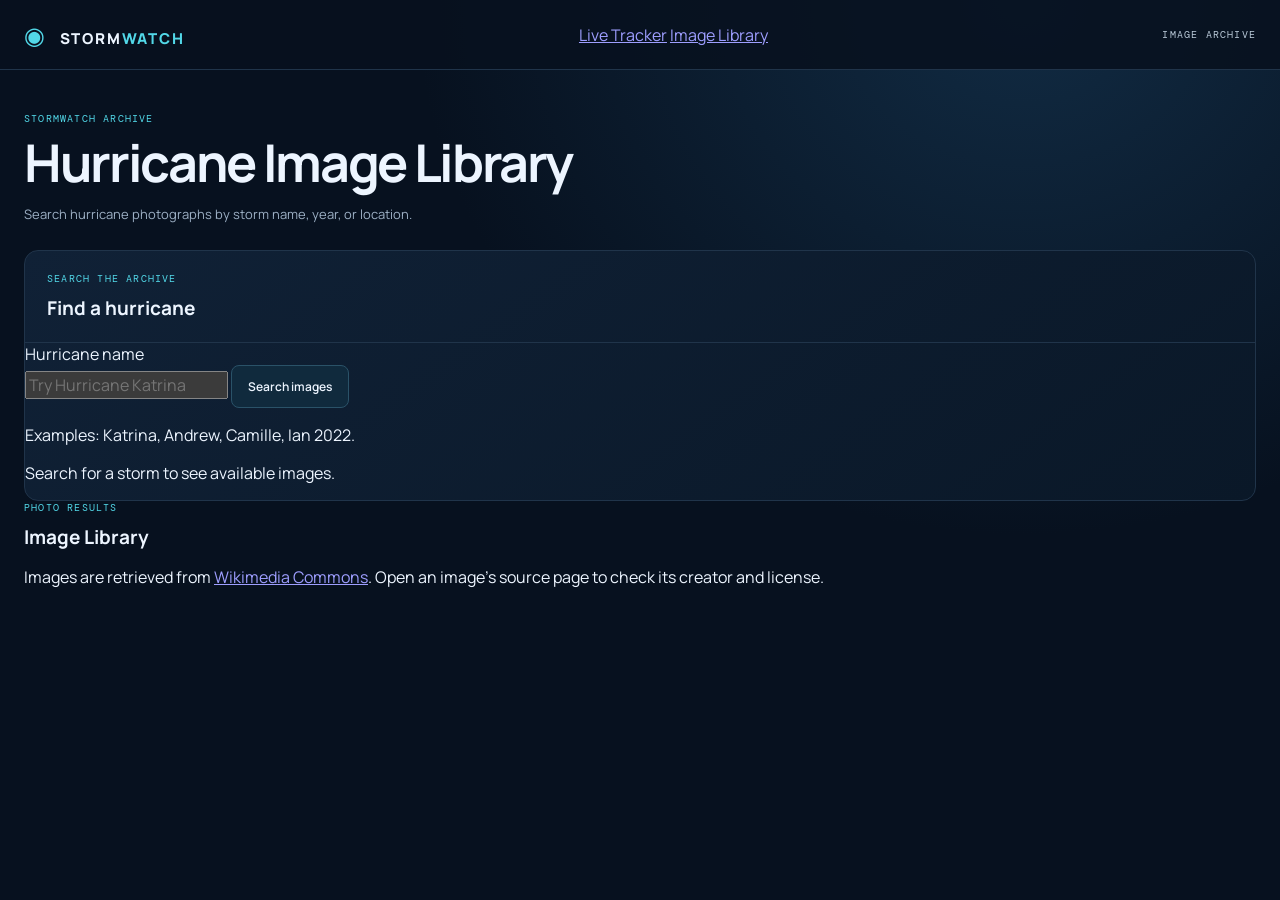
==== images.html @ 2fa8612f "Create images.html" ====
<!doctype html>
<html lang="en">
<head>
  <meta charset="utf-8">
  <meta name="viewport" content="width=device-width, initial-scale=1">
  <meta name="theme-color" content="#071525">
  <title>StormWatch — Image Library</title>
  <link rel="stylesheet" href="style.css">
</head>
<body class="image-library-page">
  <header class="topbar">
    <a class="brand" href="index.html">
      <span class="brand-mark">◉</span>
      STORM<span>WATCH</span>
    </a>
    <nav class="site-nav" aria-label="Main navigation">
      <a class="site-nav-link" href="index.html">Live Tracker</a>
      <a class="site-nav-link site-nav-active" href="images.html">Image Library</a>
    </nav>
    <div class="live-label">IMAGE ARCHIVE</div>
  </header>

  <main class="layout">
    <section class="intro">
      <p class="eyebrow">STORMWATCH ARCHIVE</p>
      <h1>Hurricane Image Library</h1>
      <p class="subtitle">
        Search hurricane photographs by storm name, year, or location.
      </p>
    </section>

    <section class="panel image-search-panel">
      <div class="panel-heading">
        <div>
          <p class="eyebrow">SEARCH THE ARCHIVE</p>
          <h2>Find a hurricane</h2>
        </div>
      </div>

      <form id="image-search-form" class="image-search-form">
        <label for="image-search-input">Hurricane name</label>
        <div class="image-search-controls">
          <input id="image-search-input" type="search"
            placeholder="Try Hurricane Katrina" required>
          <button class="refresh-button" type="submit">
            Search images
          </button>
        </div>
        <p class="image-search-hint">
          Examples: Katrina, Andrew, Camille, Ian 2022.
        </p>
      </form>

      <p id="image-search-status" class="image-search-status" aria-live="polite">
        Search for a storm to see available images.
      </p>
    </section>

    <section class="image-results-section">
      <div class="image-results-heading">
        <div>
          <p class="eyebrow">PHOTO RESULTS</p>
          <h2 id="image-results-title">Image Library</h2>
        </div>
        <span id="image-results-count" class="image-results-count"></span>
      </div>
      <div id="image-results" class="image-results-grid"></div>
    </section>

    <p class="image-library-source">
      Images are retrieved from
      <a href="https://commons.wikimedia.org/"
         target="_blank" rel="noopener noreferrer">Wikimedia Commons</a>.
      Open an image's source page to check its creator and license.
    </p>
  </main>

  <script src="images.js"></script>
</body>
</html>
---- style.css ----
@import url('https://fonts.googleapis.com/css2?family=DM+Mono:wght@400;500;700&family=Manrope:wght@400;500;600;700;800&display=swap');

:root {
  color-scheme: dark;
  --bg: #07111f;
  --panel: #0d1c2d;
  --line: #20344a;
  --text: #edf5ff;
  --muted: #9db0c5;
  --cyan: #52d8e8;
  --orange: #ffb35c;
  --green: #22c55e;
}

* {
  box-sizing: border-box;
}

html {
  min-height: 100%;
}

body {
  margin: 0;
  min-height: 100vh;
  background: radial-gradient(ellipse at 80% 0%, #112b43, transparent 42%), var(--bg);
  color: var(--text);
  font-family: Manrope, system-ui, sans-serif;
}

button, input, select {
  font: inherit;
}

.topbar {
  min-height: 70px;
  display: flex;
  align-items: center;
  justify-content: space-between;
  gap: 16px;
  padding: 0 24px;
  border-bottom: 1px solid var(--line);
  background: #07111fdd;
}

.brand {
  color: var(--text);
  font-size: 15px;
  font-weight: 800;
  letter-spacing: .12em;
  text-decoration: none;
}

.brand span:last-child {
  color: var(--cyan);
}

.brand-mark {
  margin-right: 8px;
  color: var(--cyan);
  font-size: 24px;
}

.live-label, .eyebrow, .metric-label {
  font-family: 'DM Mono', monospace;
  font-size: 10px;
  letter-spacing: .12em;
}

.live-label {
  color: #b9c9d8;
  white-space: nowrap;
}

.live-dot {
  display: inline-block;
  width: 7px;
  height: 7px;
  margin-right: 8px;
  border-radius: 50%;
  background: #5fe0aa;
  box-shadow: 0 0 10px #5fe0aa88;
}

.layout {
  width: min(1400px, 100%);
  margin: 0 auto;
  padding: 42px 24px 30px;
}

.intro {
  margin-bottom: 25px;
}

.eyebrow {
  margin: 0 0 10px;
  color: var(--cyan);
}

h1 {
  margin: 0;
  font-size: clamp(32px, 5vw, 52px);
  line-height: 1.08;
  letter-spacing: -.045em;
}

h2 {
  margin: 0;
  font-size: 19px;
}

.subtitle {
  max-width: 760px;
  margin: 12px 0 0;
  color: var(--muted);
  font-size: 13px;
  line-height: 1.7;
}

.status-row {
  display: flex;
  align-items: stretch;
  gap: 14px;
  margin-bottom: 20px;
}

.status-card {
  display: flex;
  align-items: center;
  gap: 14px;
  min-width: 200px;
  padding: 17px 20px;
  border: 1px solid var(--line);
  border-radius: 12px;
  background: #0d1c2ddd;
}

.status-icon {
  color: var(--cyan);
  font-size: 25px;
}

.metric-label {
  margin: 0 0 7px;
  color: var(--muted);
}

.status-card strong {
  font-size: 18px;
}

.refresh-button {
  padding: 12px 16px;
  border: 1px solid #2a5268;
  border-radius: 8px;
  background: #102a3d;
  color: var(--text);
  font: 600 12px Manrope, sans-serif;
  cursor: pointer;
  transition: background .15s ease, border-color .15s ease;
}

.refresh-button:hover {
  border-color: var(--cyan);
  background: #17384d;
}

.refresh-button:focus-visible, .storm-card:focus-visible, a:focus-visible {
  outline: 2px solid var(--cyan);
  outline-offset: 3px;
}

.refresh-button:disabled {
  opacity: .55;
  cursor: wait;
}

.status-row .refresh-button {
  align-self: center;
  margin-left: auto;
}

.content-grid {
  display: grid;
  grid-template-columns: minmax(0, 1.8fr) minmax(300px, 1fr);
  gap: 20px;
}

.panel {
  min-width: 0;
  overflow: hidden;
  border: 1px solid var(--line);
  border-radius: 14px;
  background: linear-gradient(145deg, #102136, #0a1828);
}

.panel-heading {
  display: flex;
  align-items: center;
  justify-content: space-between;
  gap: 12px;
  padding: 21px 22px;
  border-bottom: 1px solid var(--line);
}

.map-key {
  color: var(--muted);
  font-size: 11px;
  white-space: nowrap;
}

.map-key i {
  display: inline-block;
  width: 8px;
  height: 8px;
  margin-right: 8px;
  border-radius: 50%;
  background: var(--orange);
}

#map {
  height: 530px;
  background: #091827;
}

.map-note {
  margin: 0;
  padding: 0 20px 15px;
  color: var(--muted);
  font-size: 10px;
  line-height: 1.6;
}

.storm-panel {
  display: flex;
  flex-direction: column;
}

.storm-direction-arrow {
  position: absolute;
  z-index: 3;
  left: 50%;
  top: 4%;
  width: 0;
  height: 46%;
  transform-origin: 50% 100%;
  pointer-events: none;
}

.storm-direction-shaft {
  position: absolute;
  left: -1.5px;
  bottom: 0;
  width: 3px;
  height: 100%;
  border-radius: 3px;
  background: #ff3030;
  box-shadow: 0 0 5px #ff0000;
}

.storm-direction-head {
  position: absolute;
  top: -1px;
  left: -5px;
  width: 0;
  height: 0;
  border-left: 5px solid transparent;
  border-right: 5px solid transparent;
  border-bottom: 10px solid #ff3030;
  filter: drop-shadow(0 0 3px #ff0000);
}


.storm-pin-label {
  position: relative;
  z-index: 4;
  display: inline-flex;
  align-items: center;
  justify-content: center;
  min-width: 20px;
  height: 20px;
  padding: 0 4px;
  border: 1.5px solid #fff;
  border-radius: 999px;
  background: #e11d2e;
  color: #fff;
  font-family: 'DM Mono', monospace;
  font-size: 12px;
  font-weight: 800;
  line-height: 1;
  text-align: center;
  box-shadow: 0 1px 5px #000a;
  pointer-events: none;
}


.storm-list {
  min-height: 160px;
  max-height: 350px;
  overflow: auto;
  padding: 10px 14px;
}

.storm-card {
  display: block;
  width: 100%;
  margin: 2px 0;
  padding: 13px 12px;
  border: 1px solid transparent;
  border-radius: 9px;
  background: transparent;
  color: var(--text);
  text-align: left;
  font-family: inherit;
  cursor: pointer;
}

.storm-card:hover, .storm-card.selected {
  border-color: #284960;
  background: #142b40;
}

.storm-name-row {
  display: flex;
  align-items: center;
  justify-content: space-between;
  gap: 10px;
}

.storm-name {
  font-size: 14px;
  font-weight: 800;
}

.storm-type {
  color: var(--orange);
  font: 30px 'DM Mono', monospace;
  text-align: right;
}

.storm-summary {
  display: flex;
  justify-content: space-between;
  gap: 8px;
  flex-wrap: wrap;
  margin-top: 8px;
  color: var(--muted);
  font-size: 11px;
}

.loading, .empty-state, .error-state {
  padding: 28px 14px;
  color: var(--muted);
  font-size: 12px;
  line-height: 1.7;
}

.detail-card {
  margin: 0 14px 15px;
  padding: 17px;
  border: 1px solid var(--line);
  border-radius: 10px;
  background: #081624;
}

.detail-card .eyebrow {
  margin-bottom: 12px;
}

.detail-title {
  margin: 0 0 14px;
  overflow-wrap: anywhere;
  font-size: 17px;
  font-weight: 800;
}

.detail-grid {
  display: grid;
  grid-template-columns: 1fr 1fr;
  gap: 13px;
  margin-bottom: 14px;
}

.detail-item span {
  display: block;
  margin-bottom: 5px;
  color: var(--muted);
  font: 10px 'DM Mono', monospace;
}

.detail-item strong {
  overflow-wrap: anywhere;
  font-size: 13px;
}

.detail-placeholder {
  margin: 0;
  color: var(--muted);
  font-size: 12px;
  line-height: 1.6;
}

.detail-card a, footer a {
  color: var(--cyan);
}

.notice {
  margin-top: 20px;
  padding: 16px 18px;
  border: 1px solid #4d3c27;
  border-radius: 10px;
  background: #241e17;
}

.notice strong {
  color: var(--orange);
  font-size: 12px;
}

.notice p {
  margin: 6px 0 0;
  color: #c6b7a5;
  font-size: 11px;
  line-height: 1.7;
}

footer {
  display: flex;
  justify-content: space-between;
  gap: 14px;
  flex-wrap: wrap;
  padding: 22px 2px 0;
  color: var(--muted);
  font-size: 10px;
}

.leaflet-container {
  font-family: Manrope, system-ui, sans-serif;
}

.leaflet-popup-content-wrapper, .leaflet-popup-tip {
  background: #102338;
  color: #edf5ff;
}

.leaflet-popup-content-wrapper {
  border: 1px solid #2a4057;
}

.leaflet-popup-content {
  line-height: 1.7;
}

.leaflet-container a {
  color: var(--cyan);
}

/* Hurricane category markers */
.storm-div-icon {
  border: 0;
  background: transparent;
}


.storm-pin {
  position: relative;
  width: 100%;
  height: 100%;
  min-width: 38px;
  min-height: 38px;
  display: flex;
  align-items: center;
  justify-content: center;
  overflow: visible;
  box-sizing: border-box;
  border: 2px solid #fff;
  border-radius: 50%;
  background: var(--storm-color, #22c55e);
  box-shadow:
    0 0 0 3px #071525bb,
    0 0 16px var(--storm-color, #22c55e);
  color: #fff;
  font-family: 'DM Mono', monospace;
  font-weight: 800;
  line-height: 1;
}



.storm-swirl {
  position: absolute;
  inset: 4%;
  width: 92%;
  height: 92%;
  opacity: 0.9;
  pointer-events: none;
  transform-origin: center center;
  animation: hurricane-spin 4s linear infinite;
}

@keyframes hurricane-spin {
  from {
    transform: rotate(0deg);
  }

  to {
    transform: rotate(360deg);
  }
}


.storm-pin-label {
  position: relative;
  z-index: 2;
  color: #fff;
  font-size: 13px;
  font-weight: 800;
  text-align: center;
  text-shadow: 0 1px 3px #000;
  pointer-events: none;
}

@media (max-width: 950px) {
  .content-grid {
    grid-template-columns: minmax(0, 1fr);
  }

  .storm-list {
    max-height: 300px;
  }
}

@media (max-width: 650px) {
  .layout {
    padding: 28px 14px;
  }

  .topbar {
    padding: 0 16px;
  }

  .status-row {
    flex-wrap: wrap;
  }

  .status-card {
    flex: 1 1 140px;
    min-width: 0;
    padding: 14px;
  }

  .status-row .refresh-button {
    width: 100%;
    margin-left: 0;
  }

  .panel-heading {
    padding: 17px;
  }

  #map {
    height: 390px;
  }

  .map-note {
    padding-right: 16px;
    padding-left: 16px;
  }
}

@media (max-width: 380px) {
  .brand {
    font-size: 12px;
  }

  .live-label {
    font-size: 9px;
  }

  h1 {
    font-size: 32px;
  }

  .detail-grid {
    grid-template-columns: 1fr;
  }
}


/* Large red direction arrow */
.storm-direction-arrow {
  position: absolute;
  z-index: 5;
  left: 50%;
  top: -34%;
  width: 0;
  height: 80%;
  transform-origin: 50% 100%;
  pointer-events: none;
}

.storm-direction-shaft {
  position: absolute;
  bottom: 0;
  left: -3px;
  width: 6px;
  height: 100%;
  border-radius: 4px;
  background: #ff3030;
  box-shadow: 0 0 7px #ff0000;
}

.storm-direction-head {
  position: absolute;
  top: -2px;
  left: -11px;
  width: 0;
  height: 0;
  border-left: 11px solid transparent;
  border-right: 11px solid transparent;
  border-bottom: 21px solid #ff3030;
  filter: drop-shadow(0 0 3px #ff0000);
}

.storm-direction-fin {
  position: absolute;
  top: 12px;
  left: -9px;
  width: 18px;
  height: 7px;
  border-radius: 2px;
  background: #ff3030;
}

/* Extra curved category bands around the swirl */
.storm-category-band {
  position: absolute;
  z-index: 1;
  width: 65%;
  height: 65%;
  border: 2px solid white;
  border-radius: 50%;
  opacity: 0.85;
  pointer-events: none;
}

.storm-category-band-one {
  transform: rotate(35deg) scaleX(0.65);
}

.storm-category-band-two {
  transform: rotate(-35deg) scaleX(0.65);
}

/* Official forecast wind labels */
.forecast-wind-icon {
  background: transparent;
  border: 0;
}

.forecast-wind-label {
  display: block;
  width: max-content;
  max-width: 145px;
  padding: 5px 7px;
  border: 1px solid #ff4545;
  border-radius: 5px;
  background: #172438ed;
  color: white;
  font: 10px/1.5 'DM Mono', monospace;
  text-align: center;
  box-shadow: 0 1px 6px #0008;
  pointer-events: none;
}

/* Simple striped hurricane marker */
.storm-div-icon {
  background: transparent;
  border: none;
}

.storm-pin {
  position: relative;
  width: 100%;
  height: 100%;
  overflow: visible;
}

.storm-swirl {
  display: block;
  width: 100%;
  height: 100%;
  overflow: visible;
}

/* Movement arrow stays outside the category center */
.storm-direction-arrow {
  position: absolute;
  z-index: 5;
  left: 50%;
  top: -13px;
  width: 4px;
  height: 24px;
  transform-origin: 50% 25px;
  pointer-events: none;
}

.storm-direction-shaft {
  position: absolute;
  left: 1px;
  top: 5px;
  width: 3px;
  height: 16px;
  background: #111827;
  border: 1px solid #ffffff;
}

.storm-direction-head {
  position: absolute;
  left: -5px;
  top: -1px;
  width: 0;
  height: 0;
  border-left: 7px solid transparent;
  border-right: 7px solid transparent;
  border-bottom: 12px solid #111827;
  filter: drop-shadow(0 0 1px #ffffff);
}

/* Forecast labels */
.forecast-wind-icon {
  background: transparent;
  border: none;
}

.forecast-wind-label {
  display: inline-block;
  padding: 3px 5px;
  border: 1px solid #e52222;
  border-radius: 4px;
  background: #ffffff;
  color: #b00000;
  font-size: 11px;
  font-weight: 700;
  line-height: 1.3;
  white-space: nowrap;
  box-shadow: 0 1px 4px #0004;
}


/* Nationwide tornado warning panel */

.tornado-panel {
  margin-top: 20px;
}

.tornado-count {
  color: #ff6b6b;
  font-family: 'DM Mono', monospace;
  font-size: 12px;
  font-weight: 700;
  text-align: right;
}

.tornado-info {
  padding: 14px 20px;
  border-bottom: 1px solid var(--line);
  color: var(--muted);
  font-size: 11px;
  line-height: 1.7;
}

.tornado-status {
  padding: 12px 20px;
  color: var(--cyan);
  font-family: 'DM Mono', monospace;
  font-size: 11px;
}

.tornado-list {
  display: grid;
  grid-template-columns: repeat(auto-fit, minmax(min(100%, 280px), 1fr));
  gap: 10px;
  padding: 0 14px 14px;
}

.tornado-card {
  display: flex;
  flex-direction: column;
  gap: 8px;
  width: 100%;
  padding: 14px;
  border: 1px solid #713333;
  border-left: 4px solid #ff3030;
  border-radius: 8px;
  background: #211821;
  color: var(--text);
  text-align: left;
  cursor: pointer;
}

.tornado-card:hover {
  border-color: #ff5050;
  background: #302027;
}

.tornado-card-title {
  color: #ff7777;
  font-size: 13px;
  font-weight: 800;
}

.tornado-card-area {
  color: var(--text);
  font-size: 11px;
  line-height: 1.6;
}

.tornado-card-expires {
  color: var(--muted);
  font-size: 10px;
}

.tornado-footer {
  margin: 0;
  padding: 0 20px 18px;
  color: var(--muted);
  font-size: 11px;
}

.tornado-footer a {
  color: var(--cyan);
}

/* Nationwide severe weather center */

.severe-panel {
  margin-top: 20px;
}

.severe-count {
  color: #ffb35c;
  font-family: 'DM Mono', monospace;
  font-size: 12px;
  font-weight: 700;
  text-align: right;
}

.severe-info {
  padding: 14px 20px;
  border-bottom: 1px solid var(--line);
  color: var(--muted);
  font-size: 11px;
  line-height: 1.7;
}

.severe-status {
  padding: 12px 20px;
  color: var(--cyan);
  font-family: 'DM Mono', monospace;
  font-size: 11px;
}

.severe-list {
  display: grid;
  grid-template-columns: repeat(auto-fit, minmax(min(100%, 280px), 1fr));
  gap: 10px;
  padding: 0 14px 14px;
}

.severe-card {
  display: flex;
  flex-direction: column;
  gap: 8px;
  width: 100%;
  padding: 14px;
  border: 1px solid #704d2c;
  border-left: 4px solid #ffb35c;
  border-radius: 8px;
  background: #211e19;
  color: var(--text);
  text-align: left;
  font: inherit;
  cursor: pointer;
}

.severe-card:hover {
  background: #30271c;
  border-color: #ffb35c;
}

.severe-card-title {
  font-size: 13px;
  font-weight: 800;
}

.severe-card-area,
.severe-card-meta {
  color: var(--muted);
  font-size: 11px;
  line-height: 1.6;
}

.severe-card-meta {
  color: #ffca85;
}

.severe-empty {
  grid-column: 1 / -1;
  padding: 20px 14px;
  color: var(--muted);
  font-size: 12px;
  line-height: 1.7;
}



/* ==========================================
   STORMWATCH — SEVERE WEATHER CATEGORY BUTTONS
   ========================================== */

.severe-list {
  display: flex;
  flex-direction: column;
  gap: 14px;
  width: 100%;
  margin-top: 16px;
}

/* Each expandable weather category */
.severe-group {
  background: #000000 !important;
  border: 2px solid #29364b !important;
  border-radius: 23px !important;
  overflow: hidden;
  margin: 0 !important;
  color: #ffffff;
  box-shadow: none !important;
}

/* Category header / dropdown button */
.severe-group > summary,
.severe-group-heading {
  display: flex;
  align-items: center;
  gap: 20px;
  min-height: 100px;
  padding: 20px 30px !important;
  background: #000000 !important;
  color: #ffffff !important;
  border: none !important;
  cursor: pointer;
  list-style: none;
  font-size: clamp(21px, 4.8vw, 34px);
  font-weight: 500;
  line-height: 1.2;
  -webkit-tap-highlight-color: transparent;
}

/* Hide the browser's default disclosure arrow */
.severe-group > summary::-webkit-details-marker {
  display: none;
}

.severe-group > summary::marker {
  content: "";
}

/* Colored dot */
.severe-group > summary::before {
  content: "";
  display: block;
  flex: 0 0 12px;
  width: 12px;
  height: 12px;
  border-radius: 50%;
  background: var(--severe-color, #ff9f43);
}

/* Category label */
.severe-group > summary .severe-group-title,
.severe-group > summary strong,
.severe-group > summary span:first-of-type {
  color: #ffffff;
}

/* Alert count on the right */
.severe-group > summary .severe-count,
.severe-group > summary .group-count,
.severe-group > summary .severe-group-count {
  margin-left: auto;
  color: #a6a6a6 !important;
  font-size: 0.9em;
  font-weight: 400;
  white-space: nowrap;
}

/* Right-side chevron */
.severe-group > summary::after {
  content: "";
  width: 13px;
  height: 13px;
  flex: 0 0 13px;
  margin-left: 4px;
  border-right: 3px solid #b5b5b5;
  border-bottom: 3px solid #b5b5b5;
  transform: rotate(45deg) translateY(-3px);
  transition: transform 180ms ease;
}

/* Chevron points upward when expanded */
.severe-group[open] > summary::after {
  transform: rotate(225deg) translate(-2px, -1px);
}

/* Keep the opened category black */
.severe-group[open] > summary {
  border-bottom: 1px solid #29364b !important;
}

/* Alert cards inside an expanded category */
.severe-group-cards {
  display: flex;
  flex-direction: column;
  gap: 10px;
  padding: 14px 16px 18px;
  background: #050505;
}

.severe-card {
  background: #0b0e14 !important;
  border: 1px solid #29364b !important;
  border-radius: 12px !important;
  color: #ffffff !important;
  padding: 14px 16px !important;
}

/* Mobile sizing */
@media (max-width: 600px) {
  .severe-list {
    gap: 13px;
  }

  .severe-group {
    border-radius: 22px !important;
  }

  .severe-group > summary,
  .severe-group-heading {
    min-height: 96px;
    padding: 18px 25px !important;
    gap: 18px;
    font-size: clamp(20px, 5vw, 30px);
  }

  .severe-group > summary::before {
    flex-basis: 11px;
    width: 11px;
    height: 11px;
  }
}

/* STORMWATCH — SEVERE WEATHER DROPDOWN DESIGN */

.severe-panel .severe-list {
  display: flex !important;
  flex-direction: column !important;
  gap: 13px !important;
  padding: 0 14px 18px !important;
}

.severe-panel details.severe-group {
  display: block !important;
  margin: 0 !important;
  padding: 0 !important;
  overflow: hidden !important;
  background: #000 !important;
  border: 2px solid #29364b !important;
  border-radius: 22px !important;
  box-shadow: none !important;
}

/* Full-width dropdown heading */
.severe-panel details.severe-group > summary.severe-group-heading {
  box-sizing: border-box !important;
  display: flex !important;
  align-items: center !important;
  gap: 18px !important;
  width: 100% !important;
  min-height: 96px !important;
  padding: 18px 25px !important;
  background: #000 !important;
  border: none !important;
  color: #fff !important;
  font-size: clamp(20px, 5vw, 30px) !important;
  font-weight: 500 !important;
  line-height: 1.2 !important;
  text-align: left !important;
  cursor: pointer !important;
  list-style: none !important;
}

.severe-panel .severe-group-heading::-webkit-details-marker {
  display: none !important;
}

.severe-panel .severe-group-heading::marker {
  content: "" !important;
}

/* Category-colored dot */
.severe-panel .severe-group-heading::before {
  content: "" !important;
  display: block !important;
  flex: 0 0 11px !important;
  width: 11px !important;
  height: 11px !important;
  border-radius: 50% !important;
  background: var(--severe-color, #ff9f43) !important;
}

/* Category name */
.severe-panel .severe-group-heading > span:first-of-type {
  flex: 0 1 auto !important;
  min-width: 0 !important;
  color: #fff !important;
  font-size: inherit !important;
  font-weight: 500 !important;
  overflow-wrap: anywhere !important;
}

/* Alert number */
.severe-panel .severe-group-heading .severe-group-count {
  flex: 0 0 auto !important;
  min-width: 0 !important;
  height: auto !important;
  margin-left: auto !important;
  padding: 0 4px !important;
  border: none !important;
  border-radius: 0 !important;
  background: transparent !important;
  color: #aaa !important;
  font-family: inherit !important;
  font-size: 0.9em !important;
  font-weight: 400 !important;
}

/* Chevron */
.severe-panel .severe-group-heading::after {
  content: "" !important;
  display: block !important;
  flex: 0 0 11px !important;
  width: 11px !important;
  height: 11px !important;
  margin-left: 5px !important;
  border: none !important;
  border-right: 3px solid #aaa !important;
  border-bottom: 3px solid #aaa !important;
  border-radius: 0 !important;
  background: transparent !important;
  transform: rotate(45deg) translateY(-3px) !important;
  transition: transform 0.2s ease !important;
}

.severe-panel .severe-group[open] > .severe-group-heading::after {
  transform: rotate(225deg) translate(-2px, -2px) !important;
}

.severe-panel .severe-group[open] > .severe-group-heading {
  border-bottom: 1px solid #29364b !important;
}

/* Expanded alert list */
.severe-panel .severe-group-cards {
  display: flex !important;
  flex-direction: column !important;
  gap: 10px !important;
  padding: 14px !important;
  background: #050505 !important;
}

.severe-panel .severe-group-cards .severe-card {
  box-sizing: border-box !important;
  width: 100% !important;
  padding: 15px !important;
  border: 1px solid #29364b !important;
  border-left: 4px solid var(--severe-color, #29364b) !important;
  border-radius: 12px !important;
  background: #0b0e14 !important;
  color: #fff !important;
  text-align: left !important;
}

.severe-panel .severe-card-title {
  color: var(--severe-color, #fff) !important;
}

.severe-panel .severe-card-area,
.severe-panel .severe-card-meta {
  line-height: 1.6 !important;
}

@media (max-width: 600px) {
  .severe-panel .severe-group-heading {
    min-height: 88px !important;
    gap: 14px !important;
    padding: 16px 20px !important;
    font-size: clamp(19px, 5vw, 28px) !important;
  }
}


/* STORMWATCH — GLOBAL WEATHER CENTER */

.global-info {
  padding: 0 22px;
  color: var(--muted);
  font-size: 13px;
  line-height: 1.7;
}

.global-list {
  display: flex;
  flex-direction: column;
  gap: 10px;
  padding: 12px 18px 20px;
}

.global-event-card {
  display: flex;
  align-items: flex-start;
  gap: 12px;
  width: 100%;
  padding: 15px;
  text-align: left;
  color: var(--text);
  background: #07111f;
  border: 1px solid var(--line);
  border-left: 4px solid var(--global-event-color, #e879f9);
  border-radius: 10px;
  cursor: pointer;
}

.global-event-card:hover {
  background: #10243a;
}

.global-event-dot {
  flex: 0 0 10px;
  width: 10px;
  height: 10px;
  margin-top: 5px;
  border-radius: 50%;
  background: var(--global-event-color, #e879f9);
}

.global-event-content {
  display: flex;
  flex-direction: column;
  gap: 5px;
  min-width: 0;
}

.global-event-content strong {
  overflow-wrap: anywhere;
}

.global-event-content > span {
  color: var(--muted);
  font-size: 12px;
  line-height: 1.5;
}

.global-event-content .global-event-meta {
  color: var(--text);
  opacity: 0.8;
  overflow-wrap: anywhere;
}

@media (max-width: 600px) {
  .global-list {
    padding-right: 12px;
    padding-left: 12px;
  }

  .global-event-card {
    padding: 13px;
  }
}

/* Keep hurricane markers above forecast labels */
.storm-div-icon {
  z-index: 10000 !important;
}

.forecast-wind-icon {
  z-index: 100 !important;
}


/* =================================
   STORMWATCH — HISTORICAL STORM LAB
   ================================= */

.history-panel {
  margin-top: 20px;
}

.history-badge {
  color: #62d9ff;
  border: 1px solid #28516a;
  background: #0c2638;
  border-radius: 6px;
  padding: 7px 10px;
  font: 10px 'DM Mono', monospace;
  letter-spacing: 1px;
}

.history-info {
  padding: 0 20px 16px;
  color: var(--muted);
  font-size: 12px;
  line-height: 1.7;
}

.history-controls {
  display: flex;
  flex-direction: column;
  gap: 9px;
  padding: 0 20px 16px;
}

.history-controls label,
.history-timeline > label {
  color: var(--muted);
  font: 11px 'DM Mono', monospace;
  text-transform: uppercase;
  letter-spacing: 1px;
}

#history-storm {
  width: 100%;
  min-height: 44px;
  padding: 10px;
  border: 1px solid var(--line);
  border-radius: 7px;
  background: #081624;
  color: var(--text);
  font: inherit;
}

.history-status {
  margin: 0;
  color: var(--cyan);
  font-size: 11px;
  line-height: 1.6;
}

#history-map {
  width: 100%;
  height: 430px;
  background: #081624;
  border-top: 1px solid var(--line);
  border-bottom: 1px solid var(--line);
}

.history-details {
  display: grid;
  grid-template-columns: repeat(4, minmax(0, 1fr));
  gap: 12px;
  padding: 18px 20px;
}

.history-details > div {
  min-width: 0;
  display: flex;
  flex-direction: column;
  gap: 7px;
}

.history-label {
  color: var(--muted);
  font: 9px 'DM Mono', monospace;
  letter-spacing: 0.5px;
}

.history-details strong {
  overflow-wrap: anywhere;
  color: var(--text);
  font-size: 13px;
}

.history-timeline {
  display: flex;
  flex-direction: column;
  gap: 12px;
  padding: 8px 20px 18px;
}

#history-slider {
  width: 100%;
  accent-color: #ff4545;
  cursor: pointer;
}

.history-timeline-ends {
  display: flex;
  justify-content: space-between;
  gap: 12px;
  color: var(--muted);
  font-size: 10px;
}

.history-buttons {
  display: flex;
  gap: 10px;
  padding: 0 20px 18px;
}

.history-buttons button {
  flex: 1;
  min-height: 42px;
  padding: 10px 14px;
  border: 1px solid #28516a;
  border-radius: 7px;
  background: #102b40;
  color: #fff;
  font: inherit;
  font-weight: 700;
  cursor: pointer;
}

.history-buttons button:disabled {
  opacity: 0.45;
  cursor: not-allowed;
}

.history-footnote {
  margin: 0;
  padding: 0 20px 20px;
  color: var(--muted);
  font-size: 10px;
  line-height: 1.7;
}

@media (max-width: 600px) {
  #history-map {
    height: 360px;
  }

  .history-details {
    grid-template-columns: repeat(2, minmax(0, 1fr));
  }

  .history-buttons {
    flex-direction: column;
  }
}

/* Historical map — Stage 1 display fix */
#history-map {
  display: block;
  position: relative;
  width: 100%;
  height: 430px;
  min-height: 300px;
  background: #081624;
  border-top: 1px solid var(--line);
  border-bottom: 1px solid var(--line);
  z-index: 0;
}

#history-map .leaflet-control-zoom {
  display: block;
}

#history-map .leaflet-control-zoom a {
  background: #102338;
  color: #edf5ff;
  border-color: #20344a;
}

#history-map .leaflet-control-attribution {
  background: #071525dd;
  color: #edf5ff;
}

#history-map .leaflet-control-attribution a {
  color: #52d8e8;
}

@media (max-width: 600px) {
  #history-map {
    height: 360px;
  }
}


/* =====================================
   STORMWATCH — TWO SCREEN LAYOUT
   ===================================== */

.screen-navigation {
    display: flex;
    gap: 12px;
    margin: 0 0 24px;
    padding: 6px;
    border: 1px solid var(--line);
    border-radius: 12px;
    background: #081624;
}

.screen-navigation button {
    flex: 1;
    min-height: 48px;
    padding: 12px;
    border: 1px solid transparent;
    border-radius: 8px;
    background: transparent;
    color: var(--muted);
    font-weight: 800;
    cursor: pointer;
}

.screen-navigation button[aria-pressed="true"] {
    border-color: #28516a;
    background: #123047;
    color: #ffffff;
    box-shadow: inset 0 0 0 1px #52d8e833;
}

#map {
    height: 72vh;
    min-height: 520px;
}

.content-grid {
    grid-template-columns: minmax(0, 1fr);
}

.storm-panel {
    margin-top: 16px;
}

#history-map {
    width: 100%;
    height: 76vh;
    min-height: 560px;
    background: #081624;
}

.history-hurricane-icon {
    background: transparent !important;
    border: 0 !important;
}

.history-hurricane-marker {
    position: relative;
    display: flex;
    align-items: center;
    justify-content: center;
    border-radius: 50%;
    filter: drop-shadow(0 0 7px var(--storm-color));
}

.history-category-badge {
    position: absolute;
    top: -5px;
    right: -7px;
    min-width: 23px;
    height: 23px;
    padding: 0 4px;
    display: flex;
    align-items: center;
    justify-content: center;
    border: 2px solid #ffffff;
    border-radius: 20px;
    color: #07111f;
    font: 900 12px Arial, sans-serif;
    box-shadow: 0 0 8px #00000099;
}

@media (max-width: 650px) {
    #map {
        height: 68vh;
        min-height: 430px;
    }

    #history-map {
        height: 72vh;
        min-height: 460px;
    }

    .screen-navigation {
        gap: 6px;
    }

    .screen-navigation button {
        padding: 10px 5px;
        font-size: 12px;
    }
}
/* ==========================================
   STORMWATCH — HISTORICAL MAP + FLOATING UI
   ========================================== */

.history-map-frame {
    position: relative;
    width: 100%;
    overflow: hidden;
    isolation: isolate;
    border: 1px solid #29445b;
    border-radius: 14px;
    background: #081624;
    box-shadow: 0 10px 30px #00000030;
}

#history-map {
    position: relative;
    z-index: 0;
    width: 100%;
    height: 72vh;
    min-height: 430px;
    max-height: 760px;
    border: 0;
    background: #081624;
}

.history-playback-bubble {
    position: absolute;
    z-index: 500;
    left: 50%;
    bottom: 18px;
    transform: translateX(-50%);
    width: min(560px, calc(100% - 28px));
    padding: 14px 16px 12px;
    border: 1px solid #52708799;
    border-radius: 16px;
    background: rgba(5, 18, 31, 0.92);
    color: #edf5ff;
    box-shadow: 0 8px 28px #00000080;
    backdrop-filter: blur(12px);
    -webkit-backdrop-filter: blur(12px);
}

.history-playback-bubble .history-timeline {
    display: flex;
    flex-direction: column;
    gap: 9px;
    padding: 0;
}

.history-playback-bubble .history-timeline > label {
    color: #9fb6ca;
    font-size: 10px;
    font-weight: 800;
    letter-spacing: 1.3px;
}

.history-playback-bubble #history-slider {
    display: block;
    width: 100%;
    margin: 4px 0;
    accent-color: #ff4545;
    cursor: pointer;
}

.history-playback-bubble .history-timeline-ends {
    display: flex;
    justify-content: space-between;
    gap: 12px;
    color: #b5c5d5;
    font-size: 10px;
}

.history-playback-bubble .history-buttons {
    display: flex;
    gap: 10px;
    padding: 12px 0 0;
}

.history-playback-bubble .history-buttons button {
    flex: 1;
    min-height: 40px;
    padding: 9px 12px;
    border: 1px solid #34566f;
    border-radius: 9px;
    background: #123047;
    color: #ffffff;
    font-weight: 800;
    cursor: pointer;
}

.history-playback-bubble .history-buttons button:first-child {
    border-color: #8b333b;
    background: #76252e;
}

.history-playback-bubble .history-buttons button:disabled {
    opacity: 0.5;
    cursor: not-allowed;
}

/* Keep map attribution readable above the dark map. */
#history-map .leaflet-control-attribution {
    background: #071525dd;
    color: #edf5ff;
}

#history-map .leaflet-control-attribution a {
    color: #52d8e8;
}

/* Phone layout */
@media (max-width: 600px) {
    #history-map {
        height: 70vh;
        min-height: 420px;
        max-height: 650px;
    }

    .history-playback-bubble {
        bottom: 12px;
        width: calc(100% - 20px);
        padding: 11px 12px 10px;
        border-radius: 13px;
    }

    .history-playback-bubble .history-buttons {
        gap: 8px;
        padding-top: 9px;
    }

    .history-playback-bubble .history-buttons button {
        min-height: 42px;
        padding: 8px;
        font-size: 13px;
    }
}



/* FIX: Keep historical replay panels visible */
.history-panel {
  position: relative;
  width: 100%;
  min-width: 0;
  overflow: visible;
  color: var(--text, #edf5ff);
}

.history-panel > .panel-heading {
  display: flex;
  align-items: center;
  justify-content: space-between;
  gap: 12px;
  padding: 20px;
}

.history-panel > .history-info,
.history-panel > .history-footnote {
  display: block;
  padding: 0 20px 16px;
}

.history-panel .history-controls {
  display: flex;
  flex-direction: column;
  gap: 9px;
  padding: 0 20px 16px;
}

.history-panel #history-storm,
.history-panel #history-search,
.history-panel .history-status {
  display: block;
  visibility: visible;
  opacity: 1;
}

.history-panel .history-map-frame {
  display: block;
  position: relative;
  width: 100%;
  overflow: hidden;
}

.history-panel .history-details {
  display: grid;
  grid-template-columns: repeat(2, minmax(0, 1fr));
  gap: 12px;
  padding: 18px 20px;
}

.history-panel .history-details > div {
  display: flex;
  flex-direction: column;
  gap: 7px;
  min-width: 0;
}

@media (min-width: 800px) {
  .history-panel .history-details {
    grid-template-columns: repeat(4, minmax(0, 1fr));
  }
}


/* Historical map rendering fix */
.history-panel .history-map-frame {
    display: block !important;
    position: relative !important;
    width: 100% !important;
    min-height: 480px;
    overflow: hidden;
}

#history-map {
    display: block !important;
    position: relative !important;
    width: 100% !important;
    height: 480px !important;
    min-height: 480px !important;
    background: #102438;
    z-index: 1;
}

#history-map .leaflet-pane,
#history-map .leaflet-tile,
#history-map .leaflet-tile-container {
    visibility: visible !important;
}


/* Live Leaflet tile alignment correction */
#map {
    position: relative;
    overflow: hidden;
    isolation: isolate;
}

#map .leaflet-pane,
#map .leaflet-tile,
#map .leaflet-tile-container,
#map .leaflet-layer {
    transform-origin: 0 0;
}

#map .leaflet-tile {
    max-width: none !important;
    max-height: none !important;
}


/* Satellite imagery toggle */
.satellite-toggle {
  display: inline-flex;
  align-items: center;
  justify-content: center;
  gap: 8px;
  padding: 11px 16px;
  margin: 0 0 12px;
  border: 1px solid #31516b;
  border-radius: 8px;
  background: #101d2b;
  color: #d9efff;
  font: inherit;
  font-weight: 700;
  cursor: pointer;
  transition: background 0.2s ease,
              border-color 0.2s ease,
              box-shadow 0.2s ease;
}

.satellite-toggle:hover {
  background: #19334a;
  border-color: #48baff;
  box-shadow: 0 0 12px #168bd333;
}

.satellite-toggle[aria-pressed="true"] {
  background: #153c35;
  border-color: #35d6a0;
  color: #b8ffe5;
}

.satellite-toggle:focus-visible {
  outline: 2px solid #48baff;
  outline-offset: 3px;
}



/* Keep map controls together */
.map-toolbar {
  display: flex;
  align-items: center;
  flex-wrap: wrap;
  gap: 10px;
}

.satellite-toggle {
  display: inline-flex;
  align-items: center;
  justify-content: center;
  padding: 9px 13px;
  margin: 0;
  border: 1px solid #31516b;
  border-radius: 8px;
  background: #101d2b;
  color: #d9efff;
  font: inherit;
  font-weight: 700;
  cursor: pointer;
}

.satellite-toggle:hover {
  background: #19334a;
  border-color: #48baff;
}

.satellite-toggle[aria-pressed="true"] {
  background: #153c35;
  border-color: #35d6a0;
  color: #b8ffe5;
}
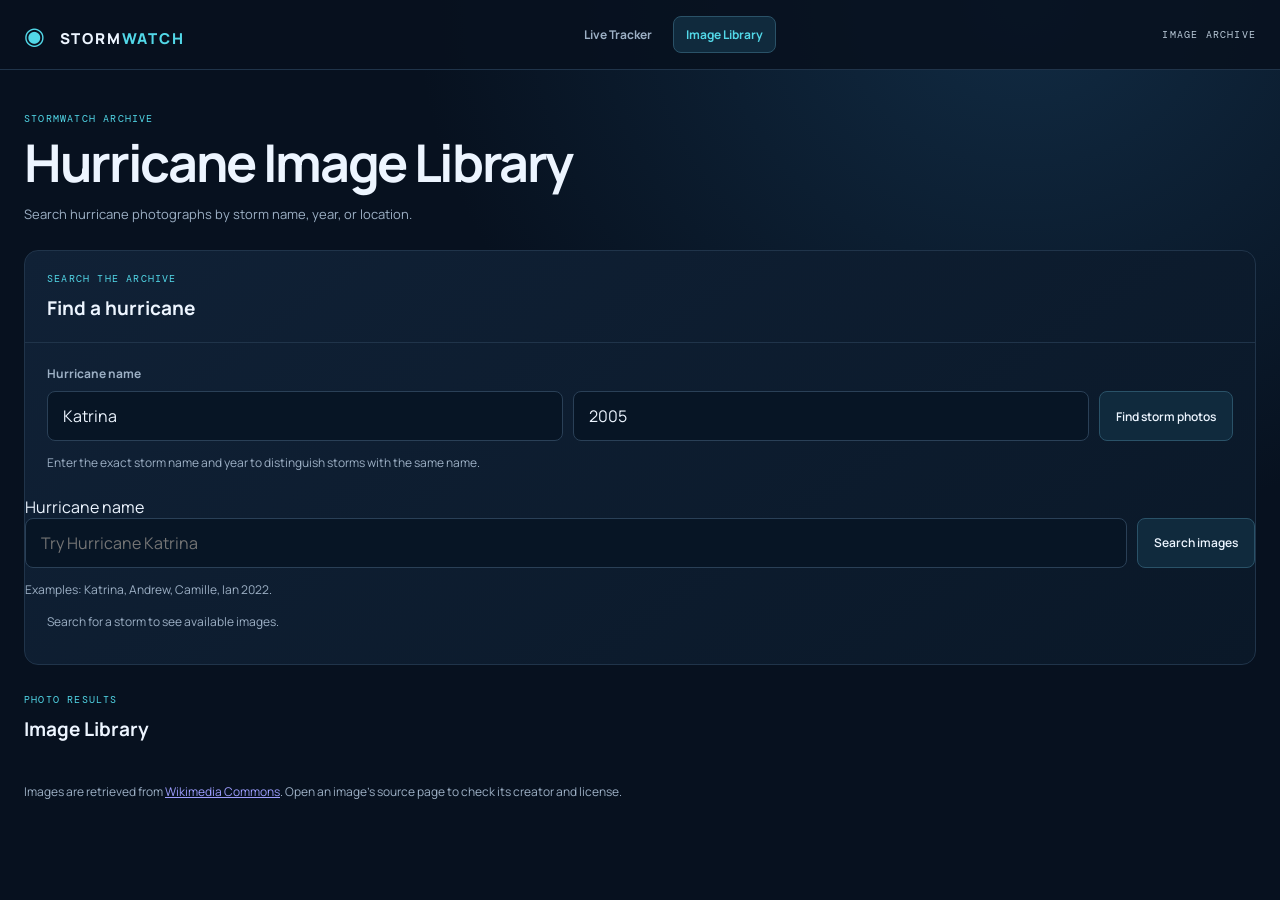
==== commit e7616b6d: "Update images.html" ====
--- a/images.html
+++ b/images.html
@@ -38,7 +38,39 @@
         </div>
       </div>
 
-      <form id="image-search-form" class="image-search-form">
+   <form id="image-search-form" class="image-search-form">
+  <label for="image-search-input">Hurricane name</label>
+
+  <div class="image-search-controls">
+    <input
+      id="image-search-input"
+      type="search"
+      placeholder="Example: Katrina"
+      value="Katrina"
+      required
+    >
+
+    <input
+      id="image-search-year"
+      type="number"
+      min="1851"
+      max="2025"
+      value="2005"
+      placeholder="Year"
+      aria-label="Hurricane year"
+      required
+    >
+
+    <button class="refresh-button" type="submit">
+      Find storm photos
+    </button>
+  </div>
+
+  <p class="image-search-hint">
+    Enter the exact storm name and year to distinguish storms
+    with the same name.
+  </p>
+</form>
         <label for="image-search-input">Hurricane name</label>
         <div class="image-search-controls">
           <input id="image-search-input" type="search"
--- a/style.css
+++ b/style.css
@@ -1925,3 +1925,182 @@
   border-color: #35d6a0;
   color: #b8ffe5;
 }
+
+
+/* StormWatch page navigation */
+.site-nav {
+  display: flex;
+  align-items: center;
+  gap: 8px;
+}
+
+.site-nav-link {
+  display: inline-block;
+  padding: 9px 12px;
+  border: 1px solid transparent;
+  border-radius: 8px;
+  color: var(--muted);
+  font-size: 12px;
+  font-weight: 700;
+  text-decoration: none;
+  white-space: nowrap;
+}
+
+.site-nav-link:hover,
+.site-nav-active {
+  border-color: #2a5268;
+  background: #102a3d;
+  color: var(--cyan);
+}
+
+/* Image Library */
+.image-search-panel {
+  margin-bottom: 28px;
+}
+
+.image-search-form {
+  padding: 22px;
+}
+
+.image-search-form label {
+  display: block;
+  margin-bottom: 9px;
+  color: var(--muted);
+  font-size: 12px;
+  font-weight: 700;
+}
+
+.image-search-controls {
+  display: flex;
+  gap: 10px;
+}
+
+.image-search-controls input {
+  flex: 1;
+  min-width: 0;
+  padding: 13px 15px;
+  border: 1px solid #2a4057;
+  border-radius: 8px;
+  background: #071525;
+  color: var(--text);
+  font: inherit;
+}
+
+.image-search-hint,
+.image-search-status,
+.image-library-source {
+  color: var(--muted);
+  font-size: 12px;
+  line-height: 1.7;
+}
+
+.image-search-hint {
+  margin-bottom: 0;
+}
+
+.image-search-status {
+  padding: 0 22px 20px;
+}
+
+.image-results-section {
+  margin-top: 26px;
+}
+
+.image-results-heading {
+  display: flex;
+  align-items: center;
+  justify-content: space-between;
+  margin-bottom: 16px;
+}
+
+.image-results-count {
+  color: var(--muted);
+  font-size: 11px;
+}
+
+.image-results-grid {
+  display: grid;
+  grid-template-columns: repeat(3, minmax(0, 1fr));
+  gap: 16px;
+}
+
+.image-result-card {
+  overflow: hidden;
+  border: 1px solid var(--line);
+  border-radius: 12px;
+  background: linear-gradient(145deg, #102136, #0a1828);
+}
+
+.image-result-photo {
+  display: block;
+  height: 220px;
+  overflow: hidden;
+  background: #06101b;
+}
+
+.image-result-photo img {
+  width: 100%;
+  height: 100%;
+  object-fit: cover;
+}
+
+.image-result-info {
+  padding: 15px;
+}
+
+.image-result-info h3 {
+  font-size: 14px;
+  line-height: 1.5;
+  overflow-wrap: anywhere;
+}
+
+.image-result-info p {
+  color: var(--muted);
+  font-size: 11px;
+  line-height: 1.5;
+  overflow-wrap: anywhere;
+}
+
+.image-result-info p span {
+  display: block;
+  color: var(--cyan);
+  font-size: 9px;
+  letter-spacing: .1em;
+}
+
+.image-source-link {
+  color: var(--cyan);
+  font-size: 11px;
+  text-decoration: none;
+}
+
+.image-library-source {
+  margin: 24px 0;
+}
+
+@media (max-width: 900px) {
+  .image-results-grid {
+    grid-template-columns: repeat(2, minmax(0, 1fr));
+  }
+}
+
+@media (max-width: 600px) {
+  .topbar {
+    flex-wrap: wrap;
+    padding: 12px 16px;
+  }
+
+  .site-nav {
+    order: 3;
+    width: 100%;
+  }
+
+  .image-results-grid {
+    grid-template-columns: 1fr;
+  }
+
+  .image-search-controls {
+    flex-direction: column;
+  }
+}
+
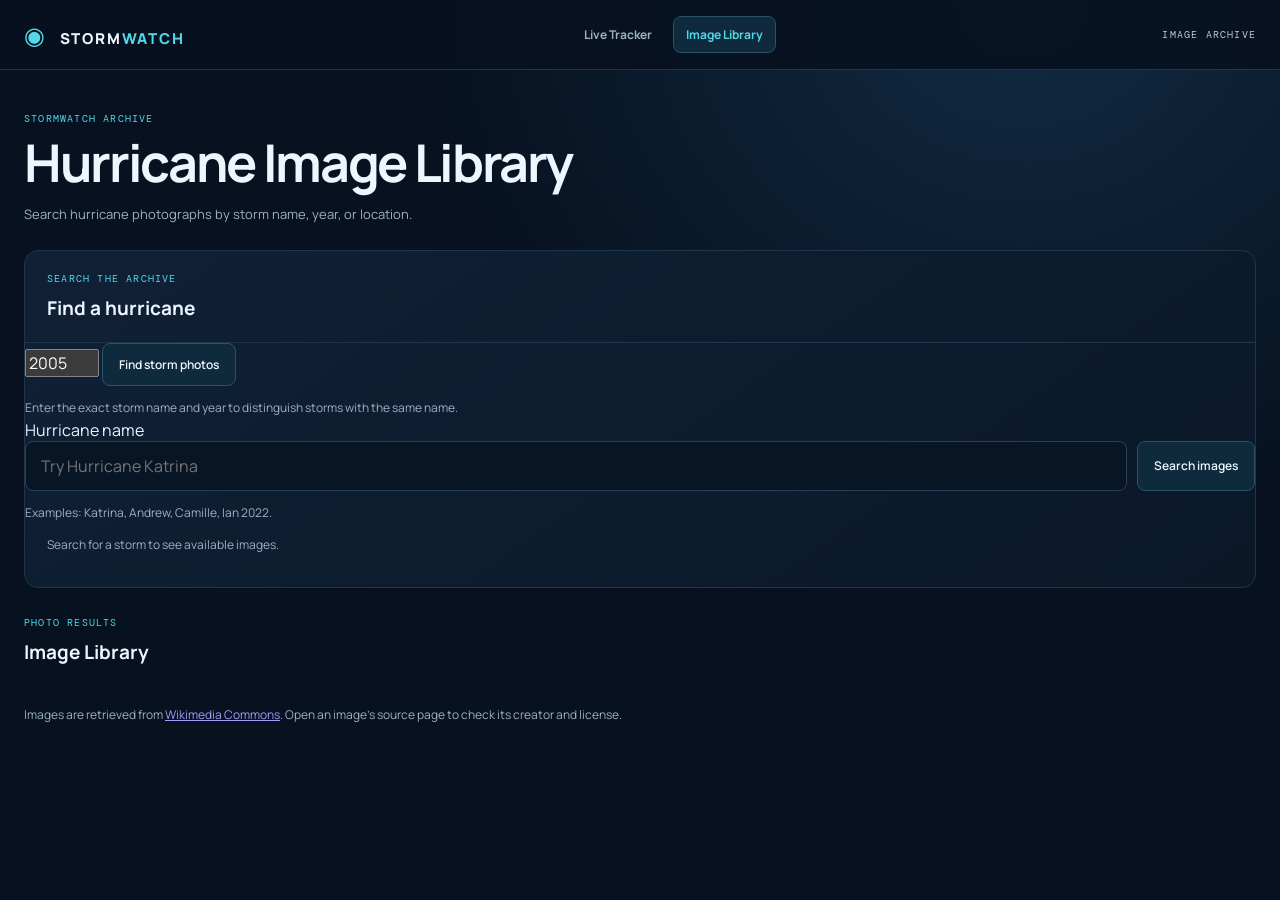
==== commit 81a5e094: "Update images.html" ====
--- a/images.html
+++ b/images.html
@@ -38,17 +38,7 @@
         </div>
       </div>
 
-   <form id="image-search-form" class="image-search-form">
-  <label for="image-search-input">Hurricane name</label>
 
-  <div class="image-search-controls">
-    <input
-      id="image-search-input"
-      type="search"
-      placeholder="Example: Katrina"
-      value="Katrina"
-      required
-    >
 
     <input
       id="image-search-year"
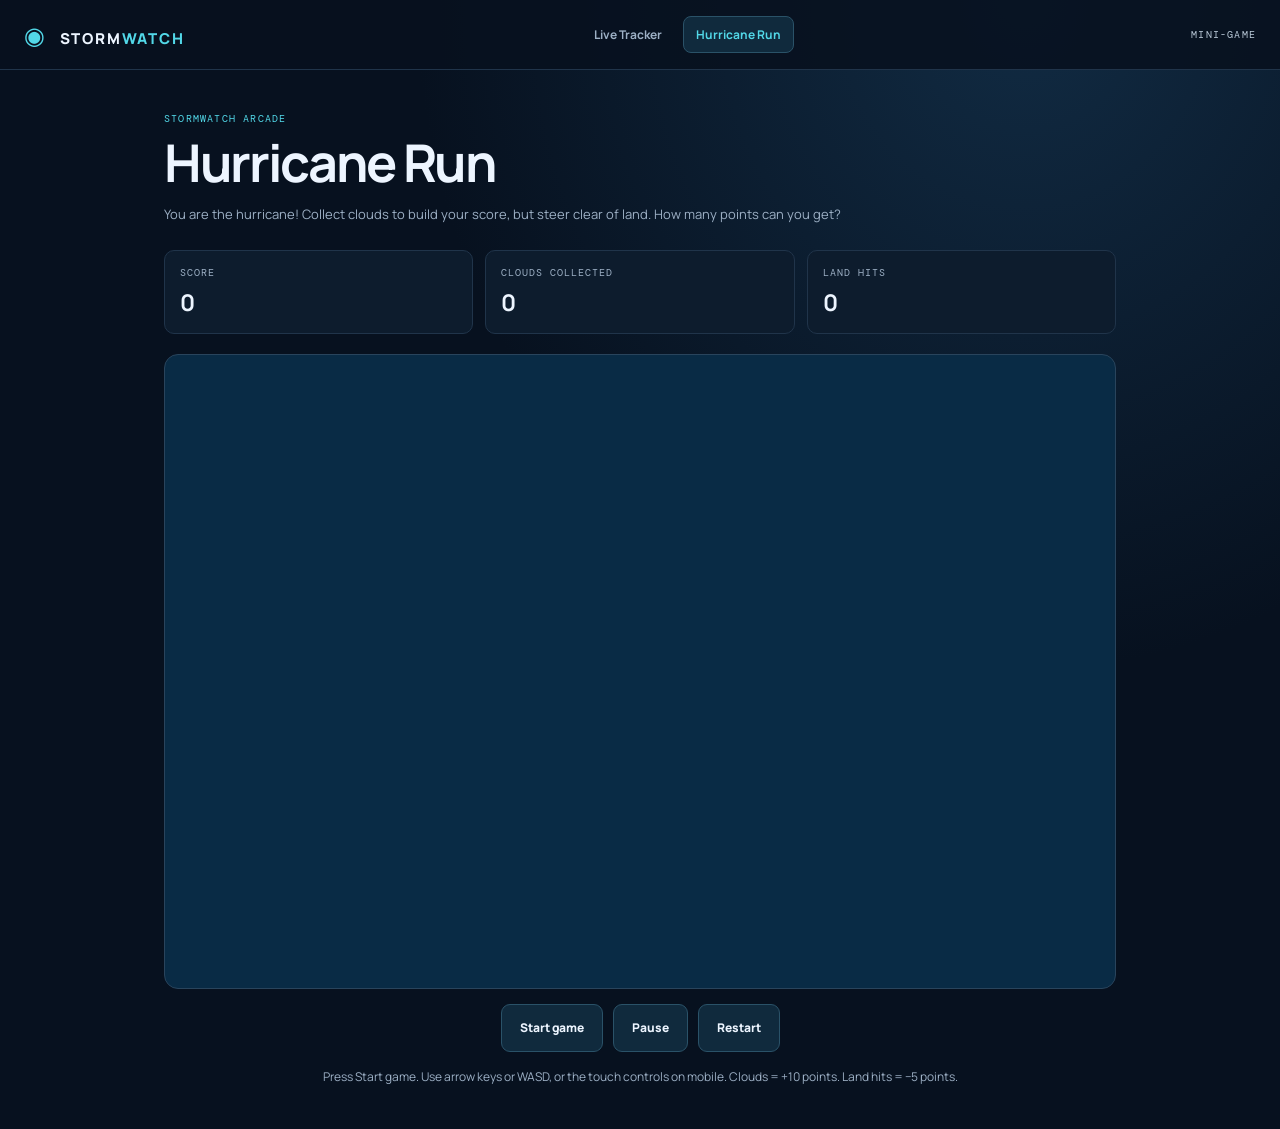
==== commit 4475f636: "Update images.html" ====
--- a/images.html
+++ b/images.html
@@ -5,10 +5,85 @@
   <meta charset="utf-8">
   <meta name="viewport" content="width=device-width, initial-scale=1">
   <meta name="theme-color" content="#071525">
-  <title>StormWatch — Image Library</title>
+  <title>StormWatch — Hurricane Run</title>
   <link rel="stylesheet" href="style.css">
+  <style>
+    .game-wrap { max-width: 1000px; margin: 0 auto; }
+    .game-hud {
+      display: grid;
+      grid-template-columns: repeat(3, minmax(0, 1fr));
+      gap: 12px;
+      margin: 20px 0;
+    }
+    .game-stat {
+      padding: 15px;
+      border: 1px solid var(--line);
+      border-radius: 10px;
+      background: #0d1c2d;
+    }
+    .game-stat span {
+      display: block;
+      margin-bottom: 7px;
+      color: var(--muted);
+      font: 10px 'DM Mono', monospace;
+      letter-spacing: .1em;
+    }
+    .game-stat strong { font-size: 23px; }
+    #game-canvas {
+      display: block;
+      width: 100%;
+      height: auto;
+      aspect-ratio: 3 / 2;
+      border: 1px solid #29445c;
+      border-radius: 14px;
+      background: #092b45;
+      touch-action: none;
+    }
+    .game-actions {
+      display: flex;
+      justify-content: center;
+      flex-wrap: wrap;
+      gap: 10px;
+      margin: 15px 0;
+    }
+    .game-actions button, .game-controls button {
+      min-height: 48px;
+      border: 1px solid #2a5268;
+      border-radius: 9px;
+      background: #102a3d;
+      color: var(--text);
+      font-weight: 800;
+      cursor: pointer;
+      touch-action: manipulation;
+    }
+    .game-actions button { padding: 12px 18px; font-size: 12px; }
+    .game-controls {
+      display: grid;
+      grid-template-columns: repeat(3, 64px);
+      justify-content: center;
+      gap: 8px;
+      margin: 16px auto;
+    }
+    .game-controls button { font-size: 20px; }
+    .game-controls .empty { visibility: hidden; }
+    .game-help {
+      color: var(--muted);
+      font-size: 12px;
+      line-height: 1.7;
+      text-align: center;
+    }
+    @media (min-width: 700px) {
+      .game-controls { display: none; }
+    }
+    @media (max-width: 500px) {
+      .game-hud { gap: 7px; }
+      .game-stat { padding: 10px; }
+      .game-stat strong { font-size: 19px; }
+      .game-stat span { font-size: 9px; }
+    }
+  </style>
 </head>
-<body class="image-library-page">
+<body>
   <header class="topbar">
     <a class="brand" href="index.html">
       <span class="brand-mark">◉</span>
@@ -16,85 +91,57 @@
     </a>
     <nav class="site-nav" aria-label="Main navigation">
       <a class="site-nav-link" href="index.html">Live Tracker</a>
-      <a class="site-nav-link site-nav-active" href="images.html">Image Library</a>
+      <a class="site-nav-link site-nav-active" href="images.html">Hurricane Run</a>
     </nav>
-    <div class="live-label">IMAGE ARCHIVE</div>
+    <div class="live-label">MINI-GAME</div>
   </header>
 
-  <main class="layout">
+  <main class="layout game-wrap">
     <section class="intro">
-      <p class="eyebrow">STORMWATCH ARCHIVE</p>
-      <h1>Hurricane Image Library</h1>
+      <p class="eyebrow">STORMWATCH ARCADE</p>
+      <h1>Hurricane Run</h1>
       <p class="subtitle">
-        Search hurricane photographs by storm name, year, or location.
+        You are the hurricane! Collect clouds to build your score,
+        but steer clear of land. How many points can you get?
       </p>
     </section>
 
-    <section class="panel image-search-panel">
-      <div class="panel-heading">
-        <div>
-          <p class="eyebrow">SEARCH THE ARCHIVE</p>
-          <h2>Find a hurricane</h2>
-        </div>
+    <section class="game-hud" aria-label="Game statistics">
+      <div class="game-stat">
+        <span>SCORE</span>
+        <strong id="score">0</strong>
       </div>
-
-
-
-    <input
-      id="image-search-year"
-      type="number"
-      min="1851"
-      max="2025"
-      value="2005"
-      placeholder="Year"
-      aria-label="Hurricane year"
-      required
-    >
-
-    <button class="refresh-button" type="submit">
-      Find storm photos
-    </button>
-  </div>
-
-  <p class="image-search-hint">
-    Enter the exact storm name and year to distinguish storms
-    with the same name.
-  </p>
-</form>
-        <label for="image-search-input">Hurricane name</label>
-        <div class="image-search-controls">
-          <input id="image-search-input" type="search"
-            placeholder="Try Hurricane Katrina" required>
-          <button class="refresh-button" type="submit">
-            Search images
-          </button>
-        </div>
-        <p class="image-search-hint">
-          Examples: Katrina, Andrew, Camille, Ian 2022.
-        </p>
-      </form>
-
-      <p id="image-search-status" class="image-search-status" aria-live="polite">
-        Search for a storm to see available images.
-      </p>
+      <div class="game-stat">
+        <span>CLOUDS COLLECTED</span>
+        <strong id="cloud-count">0</strong>
+      </div>
+      <div class="game-stat">
+        <span>LAND HITS</span>
+        <strong id="land-hits">0</strong>
+      </div>
     </section>
 
-    <section class="image-results-section">
-      <div class="image-results-heading">
-        <div>
-          <p class="eyebrow">PHOTO RESULTS</p>
-          <h2 id="image-results-title">Image Library</h2>
-        </div>
-        <span id="image-results-count" class="image-results-count"></span>
-      </div>
-      <div id="image-results" class="image-results-grid"></div>
-    </section>
+    <canvas id="game-canvas" width="900" height="600"
+      aria-label="Hurricane Run game area"></canvas>
 
-    <p class="image-library-source">
-      Images are retrieved from
-      <a href="https://commons.wikimedia.org/"
-         target="_blank" rel="noopener noreferrer">Wikimedia Commons</a>.
-      Open an image's source page to check its creator and license.
+    <div class="game-actions">
+      <button id="start-button" type="button">Start game</button>
+      <button id="pause-button" type="button">Pause</button>
+      <button id="restart-button" type="button">Restart</button>
+    </div>
+
+    <div class="game-controls" aria-label="Touch movement controls">
+      <span class="empty"></span>
+      <button type="button" data-dir="up" aria-label="Move up">▲</button>
+      <span class="empty"></span>
+      <button type="button" data-dir="left" aria-label="Move left">◀</button>
+      <button type="button" data-dir="down" aria-label="Move down">▼</button>
+      <button type="button" data-dir="right" aria-label="Move right">▶</button>
+    </div>
+
+    <p id="game-message" class="game-help" aria-live="polite">
+      Press Start game. Use arrow keys or WASD, or the touch controls
+      on mobile. Clouds = +10 points. Land hits = −5 points.
     </p>
   </main>
 
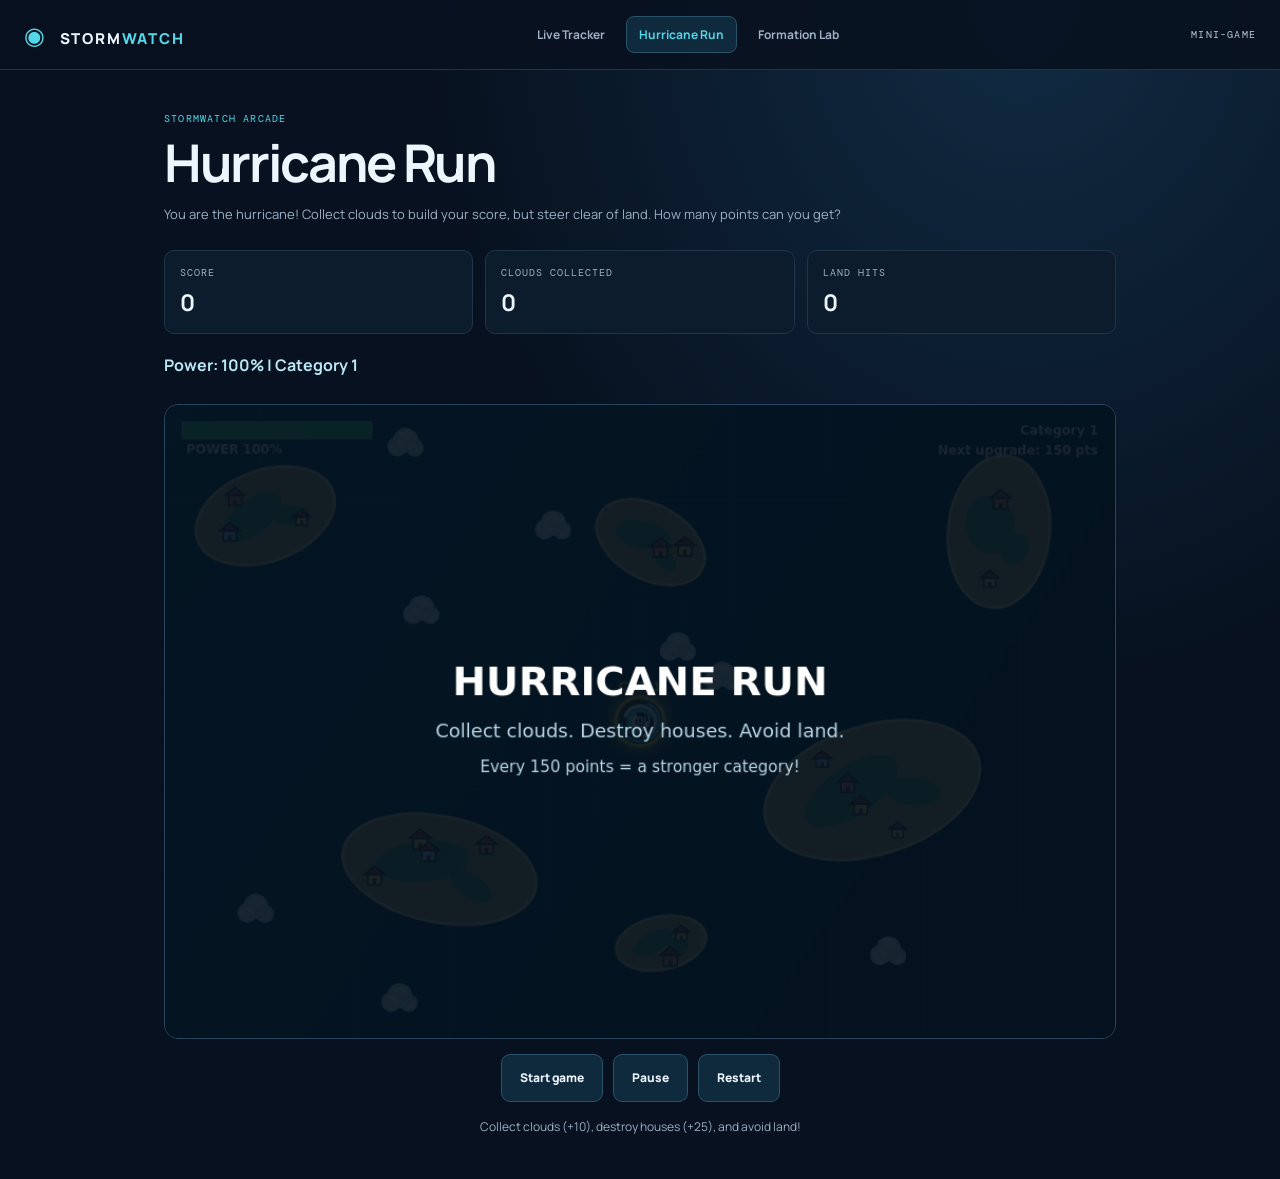
==== commit e596a739: "Update images.html" ====
--- a/images.html
+++ b/images.html
@@ -92,6 +92,7 @@
     <nav class="site-nav" aria-label="Main navigation">
       <a class="site-nav-link" href="index.html">Live Tracker</a>
       <a class="site-nav-link site-nav-active" href="images.html">Hurricane Run</a>
+      <a class="site-nav-link" href="formation-lab.html">Formation Lab</a>
     </nav>
     <div class="live-label">MINI-GAME</div>
   </header>
